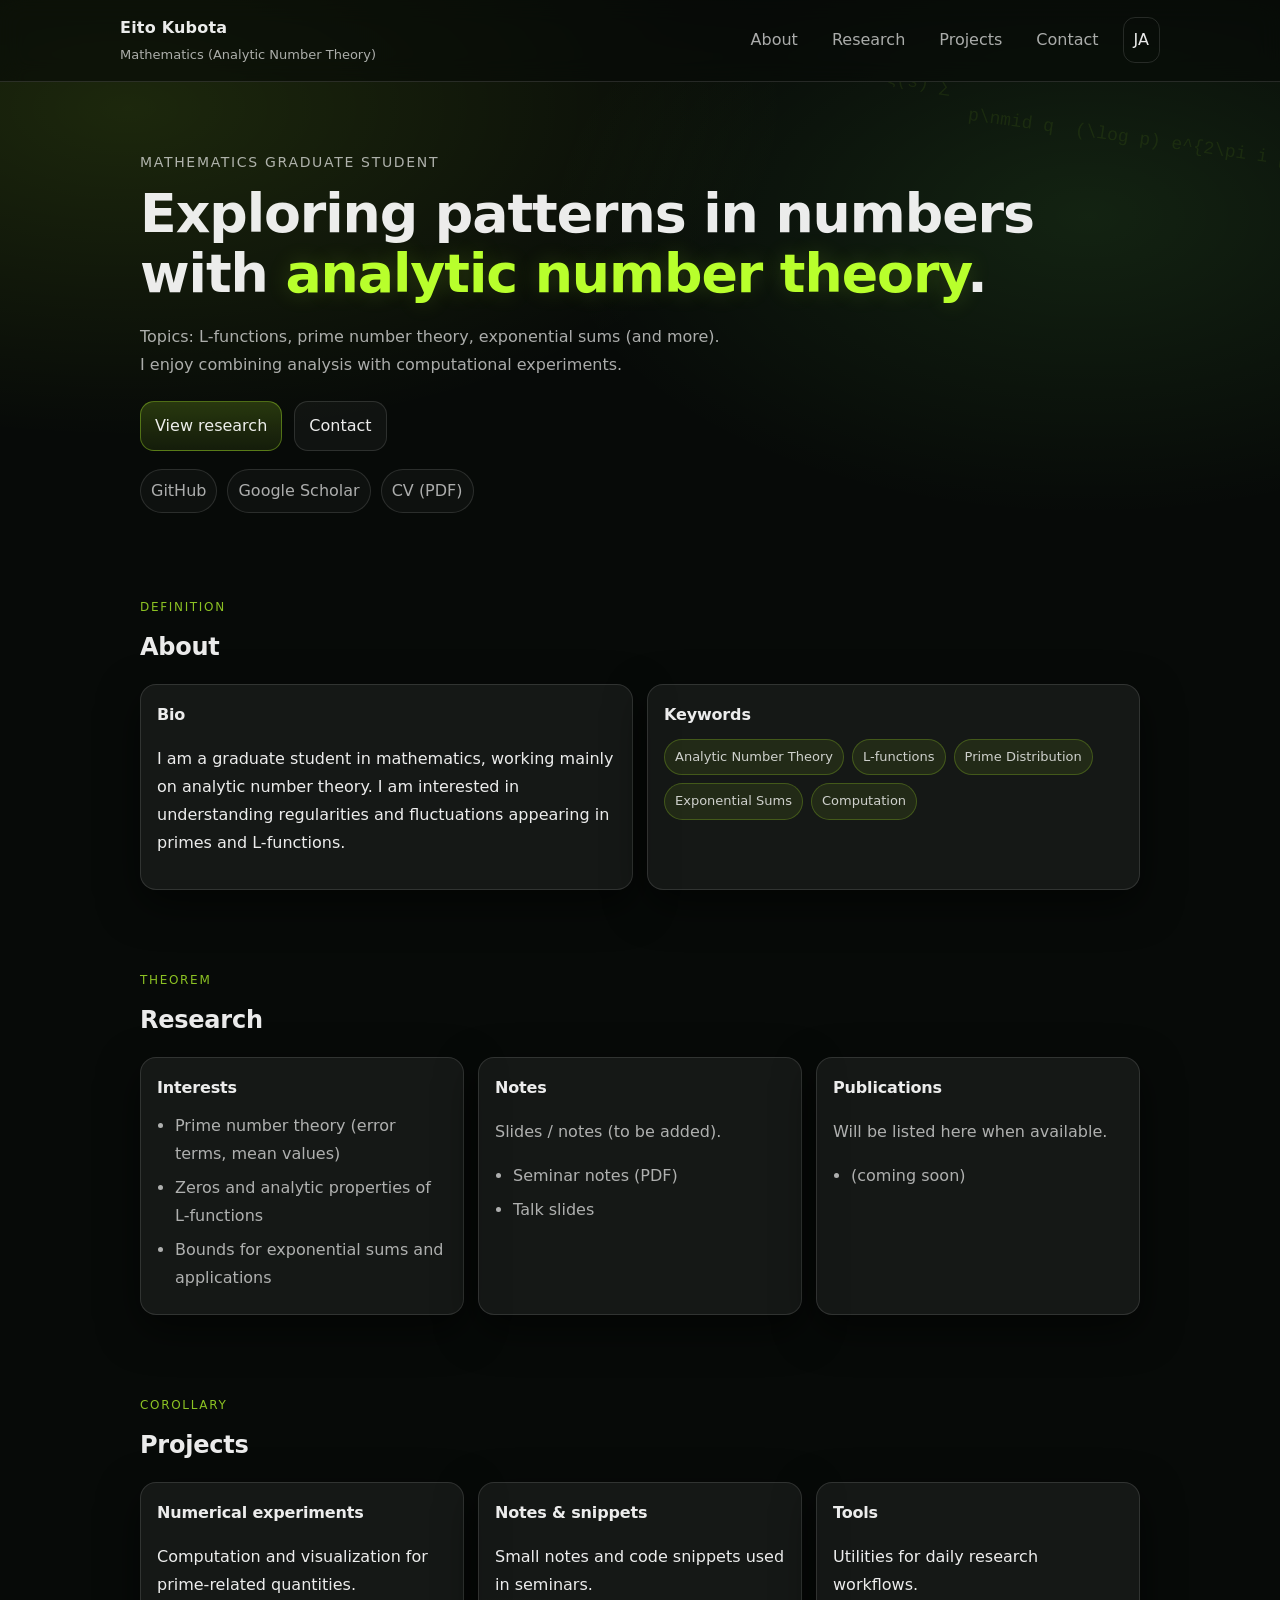
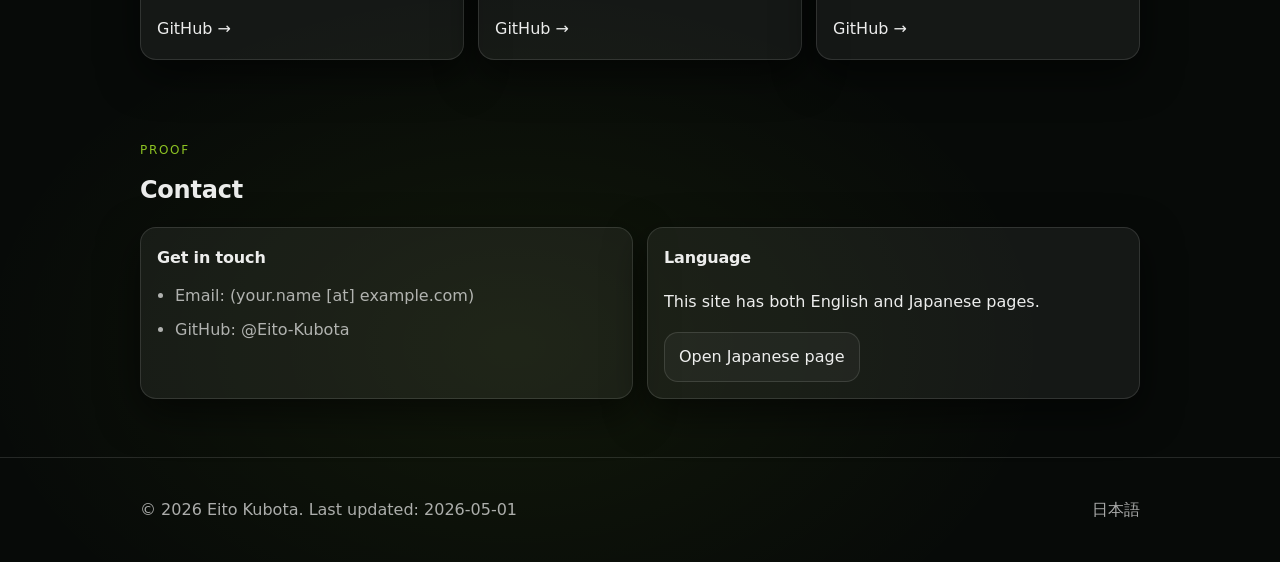
==== en/index.html @ e8707d1c "Redesign personal homepage (JA/EN) with lime-accent minimal theme and analytic number theory content" ====
<!doctype html>
<html lang="en">
<head>
  <meta charset="utf-8" />
  <meta name="viewport" content="width=device-width, initial-scale=1" />
  <title>Eito Kubota | Analytic Number Theory</title>
  <meta name="description" content="Personal website of a mathematics graduate student working in analytic number theory." />
  <link rel="canonical" href="../en/" />
  <link rel="alternate" hreflang="ja" href="../" />
  <link rel="stylesheet" href="../assets/styles.css" />
</head>
<body>
  <a class="skip-link" href="#main">Skip to content</a>

  <header class="site-header">
    <div class="container header-inner">
      <div class="brand">
        <a class="brand-link" href="../en/">Eito Kubota</a>
        <span class="brand-sub">Mathematics (Analytic Number Theory)</span>
      </div>
      <nav class="nav" aria-label="Primary">
        <a href="#about">About</a>
        <a href="#research">Research</a>
        <a href="#projects">Projects</a>
        <a href="#contact">Contact</a>
        <a class="lang-switch" href="../" lang="ja" aria-label="日本語ページへ">JA</a>
      </nav>
    </div>
  </header>

  <main id="main">
    <section class="hero">
      <div class="container">
        <p class="kicker">Mathematics Graduate Student</p>
        <h1 class="hero-title">Exploring patterns in numbers with
          <span class="accent">analytic number theory</span>.</h1>
        <p class="hero-lead">
          Topics: L-functions, prime number theory, exponential sums (and more).<br />
          I enjoy combining analysis with computational experiments.
        </p>
        <div class="hero-actions">
          <a class="btn btn-primary" href="#research">View research</a>
          <a class="btn btn-ghost" href="#contact">Contact</a>
        </div>
        <div class="hero-meta" aria-label="Quick links">
          <a class="pill" href="https://github.com/Eito-Kubota" target="_blank" rel="noreferrer">GitHub</a>
          <a class="pill" href="#" aria-disabled="true" title="Add later">Google Scholar</a>
          <a class="pill" href="#" aria-disabled="true" title="Add later">CV (PDF)</a>
        </div>
      </div>
      <div class="bg-math" aria-hidden="true">ζ(s) ∑
        p\nmid q  (\log p) e^{2\pi i p\alpha}
      </div>
    </section>

    <section id="about" class="section">
      <div class="container">
        <div class="section-head">
          <p class="label">Definition</p>
          <h2>About</h2>
        </div>
        <div class="grid-2">
          <div class="card">
            <h3>Bio</h3>
            <p>
              I am a graduate student in mathematics, working mainly on analytic number theory.
              I am interested in understanding regularities and fluctuations appearing in primes and L-functions.
            </p>
          </div>
          <div class="card">
            <h3>Keywords</h3>
            <ul class="tags" aria-label="Research keywords">
              <li>Analytic Number Theory</li>
              <li>L-functions</li>
              <li>Prime Distribution</li>
              <li>Exponential Sums</li>
              <li>Computation</li>
            </ul>
          </div>
        </div>
      </div>
    </section>

    <section id="research" class="section">
      <div class="container">
        <div class="section-head">
          <p class="label">Theorem</p>
          <h2>Research</h2>
        </div>

        <div class="grid-3">
          <article class="card">
            <h3>Interests</h3>
            <ul class="list">
              <li>Prime number theory (error terms, mean values)</li>
              <li>Zeros and analytic properties of L-functions</li>
              <li>Bounds for exponential sums and applications</li>
            </ul>
          </article>
          <article class="card">
            <h3>Notes</h3>
            <p class="muted">Slides / notes (to be added).</p>
            <ul class="list">
              <li><a href="#" aria-disabled="true">Seminar notes (PDF)</a></li>
              <li><a href="#" aria-disabled="true">Talk slides</a></li>
            </ul>
          </article>
          <article class="card">
            <h3>Publications</h3>
            <p class="muted">Will be listed here when available.</p>
            <ul class="list">
              <li><span class="muted">(coming soon)</span></li>
            </ul>
          </article>
        </div>
      </div>
    </section>

    <section id="projects" class="section">
      <div class="container">
        <div class="section-head">
          <p class="label">Corollary</p>
          <h2>Projects</h2>
        </div>

        <div class="grid-3">
          <article class="card project">
            <h3>Numerical experiments</h3>
            <p>Computation and visualization for prime-related quantities.</p>
            <p class="links"><a href="https://github.com/Eito-Kubota" target="_blank" rel="noreferrer">GitHub →</a></p>
          </article>
          <article class="card project">
            <h3>Notes & snippets</h3>
            <p>Small notes and code snippets used in seminars.</p>
            <p class="links"><a href="https://github.com/Eito-Kubota" target="_blank" rel="noreferrer">GitHub →</a></p>
          </article>
          <article class="card project">
            <h3>Tools</h3>
            <p>Utilities for daily research workflows.</p>
            <p class="links"><a href="https://github.com/Eito-Kubota" target="_blank" rel="noreferrer">GitHub →</a></p>
          </article>
        </div>
      </div>
    </section>

    <section id="contact" class="section">
      <div class="container">
        <div class="section-head">
          <p class="label">Proof</p>
          <h2>Contact</h2>
        </div>

        <div class="grid-2">
          <div class="card">
            <h3>Get in touch</h3>
            <ul class="list">
              <li>Email: <span class="muted">(your.name [at] example.com)</span></li>
              <li>GitHub: <a href="https://github.com/Eito-Kubota" target="_blank" rel="noreferrer">@Eito-Kubota</a></li>
            </ul>
          </div>
          <div class="card">
            <h3>Language</h3>
            <p>This site has both English and Japanese pages.</p>
            <div class="hero-actions">
              <a class="btn btn-ghost" href="../" lang="ja">Open Japanese page</a>
            </div>
          </div>
        </div>
      </div>
    </section>
  </main>

  <footer class="site-footer">
    <div class="container footer-inner">
      <p class="muted">© <span id="y"></span> Eito Kubota. Last updated: 2026-05-01</p>
      <p class="muted"><a href="../" lang="ja">日本語</a></p>
    </div>
  </footer>

  <script>
    document.getElementById('y').textContent = new Date().getFullYear();
  </script>
</body>
</html>
---- assets/styles.css ----
/* Minimal, modern, lime-accent theme */

:root {
  --bg: #070a08;
  --panel: rgba(255, 255, 255, 0.06);
  --text: rgba(255, 255, 255, 0.92);
  --muted: rgba(255, 255, 255, 0.66);
  --border: rgba(255, 255, 255, 0.12);

  /* yellow-green accent */
  --accent: #b8ff2c;   /* neon-ish yellow-green */
  --accent-2: #7CFF66; /* secondary green */

  --shadow: 0 14px 40px rgba(0, 0, 0, 0.55);

  --radius: 16px;
  --radius-sm: 12px;

  --max: 1040px;
}

* { box-sizing: border-box; }
html { scroll-behavior: smooth; }

body {
  margin: 0;
  background:
    radial-gradient(1200px 600px at 10% 5%, rgba(184, 255, 44, 0.12), transparent 55%),
    radial-gradient(900px 500px at 85% 10%, rgba(124, 255, 102, 0.10), transparent 60%),
    radial-gradient(900px 600px at 40% 90%, rgba(184, 255, 44, 0.06), transparent 60%),
    var(--bg);
  color: var(--text);
  font-family: ui-sans-serif, system-ui, -apple-system, "Segoe UI", Roboto, "Noto Sans", "Helvetica Neue", Arial, "Apple Color Emoji", "Segoe UI Emoji";
  line-height: 1.75;
}

a { color: inherit; text-decoration: none; }
a:hover { text-decoration: underline; text-decoration-color: rgba(184,255,44,0.55); }

.container {
  max-width: var(--max);
  margin: 0 auto;
  padding: 0 20px;
}

.skip-link {
  position: absolute;
  left: -9999px;
  top: 12px;
  background: #fff;
  color: #000;
  padding: 10px 12px;
  border-radius: 10px;
  z-index: 999;
}
.skip-link:focus { left: 12px; }

.site-header {
  position: sticky;
  top: 0;
  z-index: 10;
  backdrop-filter: blur(12px);
  -webkit-backdrop-filter: blur(12px);
  background: rgba(7, 10, 8, 0.62);
  border-bottom: 1px solid var(--border);
}

.header-inner {
  display: flex;
  align-items: center;
  justify-content: space-between;
  gap: 18px;
  padding: 14px 0;
}

.brand { display: flex; flex-direction: column; gap: 2px; }
.brand-link {
  font-weight: 650;
  letter-spacing: 0.2px;
}
.brand-sub { color: var(--muted); font-size: 13px; }

.nav {
  display: flex;
  gap: 14px;
  align-items: center;
  flex-wrap: wrap;
  justify-content: flex-end;
}
.nav a {
  color: var(--muted);
  padding: 8px 10px;
  border-radius: 12px;
}
.nav a:hover {
  color: var(--text);
  background: rgba(255,255,255,0.06);
  text-decoration: none;
}

.lang-switch {
  border: 1px solid var(--border);
  color: var(--text) !important;
}

.hero {
  position: relative;
  padding: 68px 0 44px;
  overflow: hidden;
}

.kicker {
  margin: 0 0 10px;
  color: var(--muted);
  font-size: 14px;
  letter-spacing: 0.12em;
  text-transform: uppercase;
}

.hero-title {
  margin: 0;
  font-size: clamp(32px, 4.2vw, 54px);
  line-height: 1.12;
  letter-spacing: -0.02em;
}

.accent {
  color: var(--accent);
  text-shadow: 0 0 22px rgba(184, 255, 44, 0.18);
}

.hero-lead {
  margin: 18px 0 22px;
  color: var(--muted);
  max-width: 70ch;
}

.hero-actions {
  display: flex;
  gap: 12px;
  flex-wrap: wrap;
  align-items: center;
}

.btn {
  display: inline-flex;
  align-items: center;
  justify-content: center;
  gap: 10px;
  padding: 10px 14px;
  border-radius: 14px;
  border: 1px solid var(--border);
  background: rgba(255,255,255,0.05);
  color: var(--text);
  box-shadow: none;
}
.btn:hover {
  text-decoration: none;
  background: rgba(255,255,255,0.08);
}

.btn-primary {
  border-color: rgba(184,255,44,0.35);
  background: linear-gradient(180deg, rgba(184,255,44,0.18), rgba(184,255,44,0.08));
}

.btn-ghost {
  background: rgba(255,255,255,0.04);
}

.hero-meta {
  margin-top: 18px;
  display: flex;
  flex-wrap: wrap;
  gap: 10px;
}

.pill {
  border: 1px solid var(--border);
  color: var(--muted);
  padding: 7px 10px;
  border-radius: 999px;
  background: rgba(255,255,255,0.03);
}
.pill:hover {
  color: var(--text);
  text-decoration: none;
  border-color: rgba(184,255,44,0.28);
}

.bg-math {
  position: absolute;
  right: -120px;
  top: 20px;
  width: 520px;
  transform: rotate(8deg);
  color: rgba(184, 255, 44, 0.08);
  font-family: ui-monospace, SFMono-Regular, Menlo, Monaco, Consolas, "Liberation Mono", "Courier New", monospace;
  font-size: 18px;
  line-height: 1.4;
  white-space: pre-wrap;
  user-select: none;
}

.section {
  padding: 40px 0;
}

.section-head {
  display: flex;
  flex-direction: column;
  gap: 8px;
  margin-bottom: 16px;
}

.label {
  margin: 0;
  font-size: 12px;
  letter-spacing: 0.14em;
  text-transform: uppercase;
  color: rgba(184,255,44,0.75);
}

.section h2 {
  margin: 0;
  font-size: 24px;
  letter-spacing: -0.01em;
}

.grid-2 {
  display: grid;
  grid-template-columns: 1fr 1fr;
  gap: 14px;
}

.grid-3 {
  display: grid;
  grid-template-columns: repeat(3, 1fr);
  gap: 14px;
}

.card {
  border: 1px solid var(--border);
  background: var(--panel);
  border-radius: var(--radius);
  padding: 16px 16px;
  box-shadow: var(--shadow);
}

.card h3 {
  margin: 0 0 10px;
  font-size: 16px;
  letter-spacing: -0.01em;
}

.muted { color: var(--muted); }

.list {
  margin: 0;
  padding-left: 18px;
  color: var(--muted);
}
.list li { margin: 6px 0; }

.tags {
  list-style: none;
  margin: 0;
  padding: 0;
  display: flex;
  flex-wrap: wrap;
  gap: 8px;
}

.tags li {
  font-size: 13px;
  color: rgba(255,255,255,0.78);
  border: 1px solid rgba(184,255,44,0.22);
  background: rgba(184,255,44,0.08);
  padding: 6px 10px;
  border-radius: 999px;
}

.links { margin: 10px 0 0; }

.site-footer {
  border-top: 1px solid var(--border);
  margin-top: 18px;
  padding: 22px 0;
}

.footer-inner {
  display: flex;
  gap: 10px;
  align-items: center;
  justify-content: space-between;
  flex-wrap: wrap;
}

/* Responsive */
@media (max-width: 920px) {
  .grid-3 { grid-template-columns: 1fr; }
  .bg-math { display: none; }
}

@media (max-width: 760px) {
  .grid-2 { grid-template-columns: 1fr; }
  .nav { gap: 6px; }
}
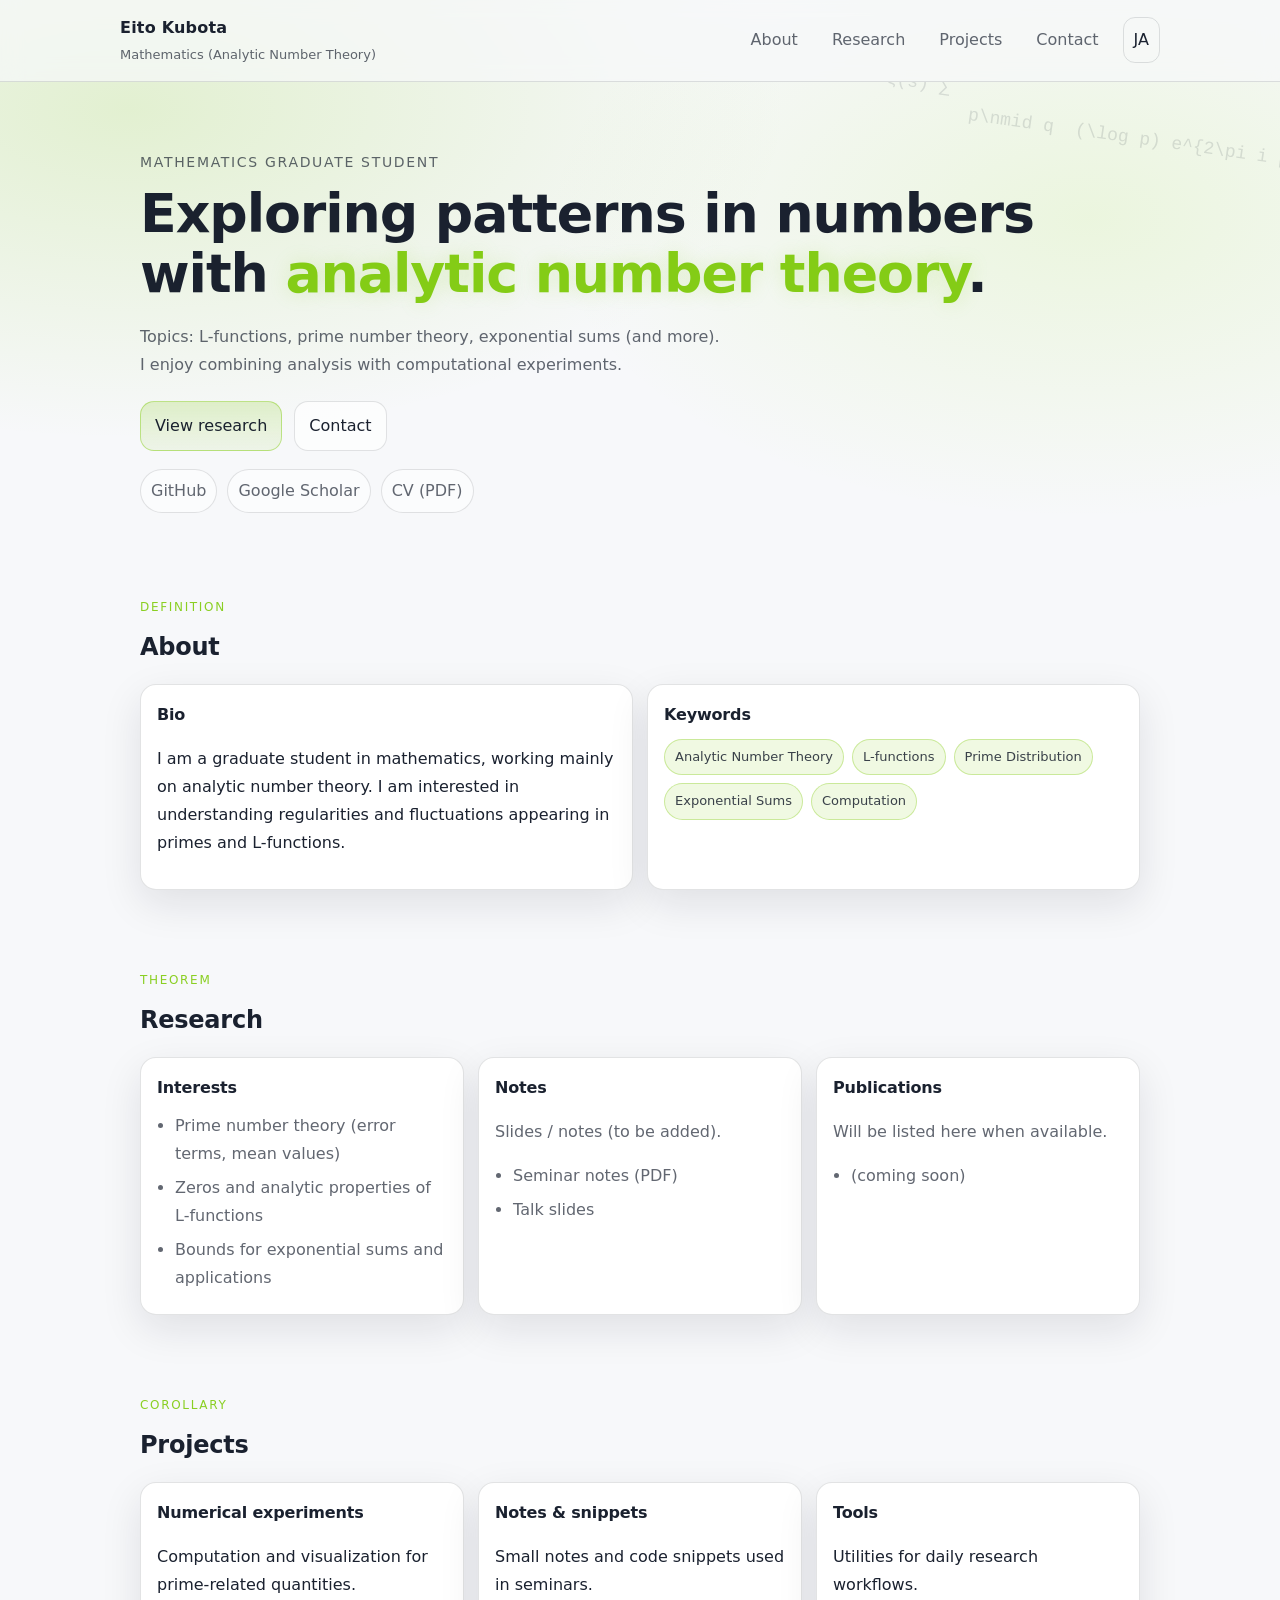
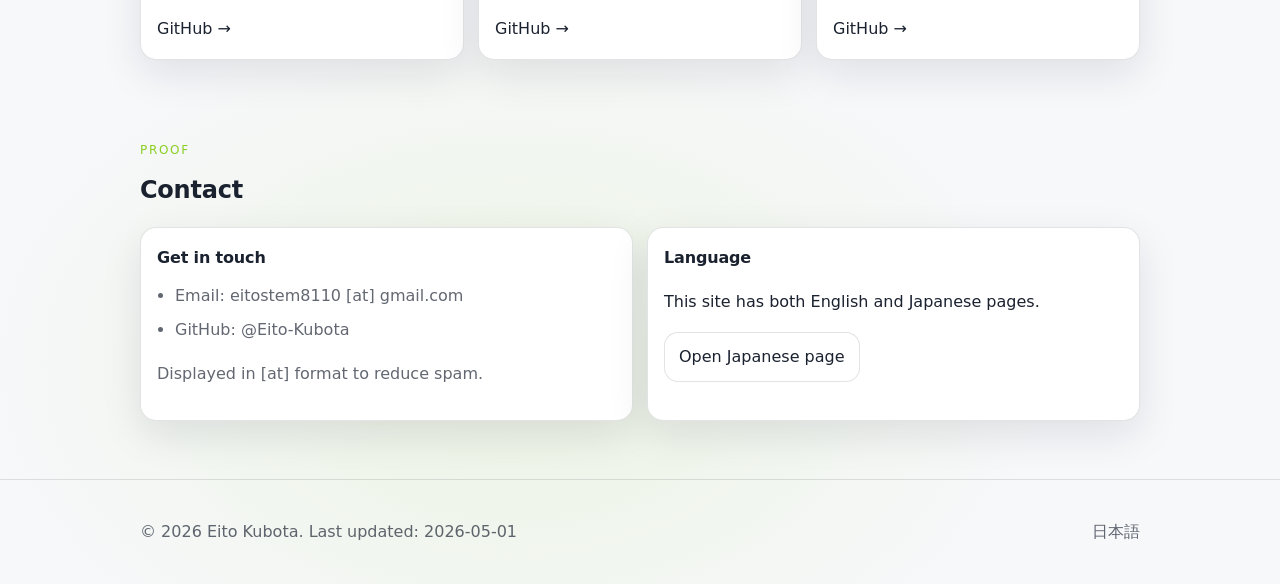
==== commit 240897f0: "Switch to light theme and update email display to [at] format." ====
--- a/en/index.html
+++ b/en/index.html
@@ -154,9 +154,10 @@
           <div class="card">
             <h3>Get in touch</h3>
             <ul class="list">
-              <li>Email: <span class="muted">(your.name [at] example.com)</span></li>
+              <li>Email: <span class="muted">eitostem8110 [at] gmail.com</span></li>
               <li>GitHub: <a href="https://github.com/Eito-Kubota" target="_blank" rel="noreferrer">@Eito-Kubota</a></li>
             </ul>
+            <p class="muted">Displayed in [at] format to reduce spam.</p>
           </div>
           <div class="card">
             <h3>Language</h3>
--- a/assets/styles.css
+++ b/assets/styles.css
@@ -1,17 +1,17 @@
-/* Minimal, modern, lime-accent theme */
+/* Minimal, modern, lime-accent theme (light) */
 
 :root {
-  --bg: #070a08;
-  --panel: rgba(255, 255, 255, 0.06);
-  --text: rgba(255, 255, 255, 0.92);
-  --muted: rgba(255, 255, 255, 0.66);
-  --border: rgba(255, 255, 255, 0.12);
-
-  /* yellow-green accent */
-  --accent: #b8ff2c;   /* neon-ish yellow-green */
-  --accent-2: #7CFF66; /* secondary green */
-
-  --shadow: 0 14px 40px rgba(0, 0, 0, 0.55);
+  --bg: #f7f8fa;
+  --panel: #ffffff;
+  --text: rgba(17, 24, 39, 0.96);   /* gray-900 */
+  --muted: rgba(17, 24, 39, 0.66);
+  --border: rgba(17, 24, 39, 0.12);
+
+  /* yellow-green accent (calm lime) */
+  --accent: #84cc16;
+  --accent-2: #a3e635;
+
+  --shadow: 0 14px 40px rgba(17, 24, 39, 0.10);
 
   --radius: 16px;
   --radius-sm: 12px;
@@ -25,9 +25,9 @@
 body {
   margin: 0;
   background:
-    radial-gradient(1200px 600px at 10% 5%, rgba(184, 255, 44, 0.12), transparent 55%),
-    radial-gradient(900px 500px at 85% 10%, rgba(124, 255, 102, 0.10), transparent 60%),
-    radial-gradient(900px 600px at 40% 90%, rgba(184, 255, 44, 0.06), transparent 60%),
+    radial-gradient(1200px 600px at 10% 5%, rgba(132, 204, 22, 0.18), transparent 55%),
+    radial-gradient(900px 500px at 85% 10%, rgba(163, 230, 53, 0.14), transparent 60%),
+    radial-gradient(900px 600px at 40% 90%, rgba(132, 204, 22, 0.10), transparent 60%),
     var(--bg);
   color: var(--text);
   font-family: ui-sans-serif, system-ui, -apple-system, "Segoe UI", Roboto, "Noto Sans", "Helvetica Neue", Arial, "Apple Color Emoji", "Segoe UI Emoji";
@@ -35,7 +35,7 @@
 }
 
 a { color: inherit; text-decoration: none; }
-a:hover { text-decoration: underline; text-decoration-color: rgba(184,255,44,0.55); }
+a:hover { text-decoration: underline; text-decoration-color: rgba(132,204,22,0.55); }
 
 .container {
   max-width: var(--max);
@@ -47,8 +47,8 @@
   position: absolute;
   left: -9999px;
   top: 12px;
-  background: #fff;
-  color: #000;
+  background: #111827;
+  color: #fff;
   padding: 10px 12px;
   border-radius: 10px;
   z-index: 999;
@@ -59,9 +59,9 @@
   position: sticky;
   top: 0;
   z-index: 10;
-  backdrop-filter: blur(12px);
-  -webkit-backdrop-filter: blur(12px);
-  background: rgba(7, 10, 8, 0.62);
+  backdrop-filter: blur(10px);
+  -webkit-backdrop-filter: blur(10px);
+  background: rgba(247, 248, 250, 0.72);
   border-bottom: 1px solid var(--border);
 }
 
@@ -94,7 +94,7 @@
 }
 .nav a:hover {
   color: var(--text);
-  background: rgba(255,255,255,0.06);
+  background: rgba(17,24,39,0.05);
   text-decoration: none;
 }
 
@@ -126,7 +126,7 @@
 
 .accent {
   color: var(--accent);
-  text-shadow: 0 0 22px rgba(184, 255, 44, 0.18);
+  text-shadow: 0 0 20px rgba(132, 204, 22, 0.18);
 }
 
 .hero-lead {
@@ -150,22 +150,22 @@
   padding: 10px 14px;
   border-radius: 14px;
   border: 1px solid var(--border);
-  background: rgba(255,255,255,0.05);
+  background: rgba(255,255,255,0.7);
   color: var(--text);
   box-shadow: none;
 }
 .btn:hover {
   text-decoration: none;
-  background: rgba(255,255,255,0.08);
+  background: rgba(255,255,255,0.95);
 }
 
 .btn-primary {
-  border-color: rgba(184,255,44,0.35);
-  background: linear-gradient(180deg, rgba(184,255,44,0.18), rgba(184,255,44,0.08));
+  border-color: rgba(132,204,22,0.45);
+  background: linear-gradient(180deg, rgba(132,204,22,0.20), rgba(132,204,22,0.08));
 }
 
 .btn-ghost {
-  background: rgba(255,255,255,0.04);
+  background: rgba(255,255,255,0.65);
 }
 
 .hero-meta {
@@ -180,12 +180,12 @@
   color: var(--muted);
   padding: 7px 10px;
   border-radius: 999px;
-  background: rgba(255,255,255,0.03);
+  background: rgba(255,255,255,0.55);
 }
 .pill:hover {
   color: var(--text);
   text-decoration: none;
-  border-color: rgba(184,255,44,0.28);
+  border-color: rgba(132,204,22,0.40);
 }
 
 .bg-math {
@@ -194,7 +194,7 @@
   top: 20px;
   width: 520px;
   transform: rotate(8deg);
-  color: rgba(184, 255, 44, 0.08);
+  color: rgba(17, 24, 39, 0.12);
   font-family: ui-monospace, SFMono-Regular, Menlo, Monaco, Consolas, "Liberation Mono", "Courier New", monospace;
   font-size: 18px;
   line-height: 1.4;
@@ -218,7 +218,7 @@
   font-size: 12px;
   letter-spacing: 0.14em;
   text-transform: uppercase;
-  color: rgba(184,255,44,0.75);
+  color: rgba(132,204,22,0.95);
 }
 
 .section h2 {
@@ -273,9 +273,9 @@
 
 .tags li {
   font-size: 13px;
-  color: rgba(255,255,255,0.78);
-  border: 1px solid rgba(184,255,44,0.22);
-  background: rgba(184,255,44,0.08);
+  color: rgba(17,24,39,0.82);
+  border: 1px solid rgba(132,204,22,0.35);
+  background: rgba(132,204,22,0.12);
   padding: 6px 10px;
   border-radius: 999px;
 }
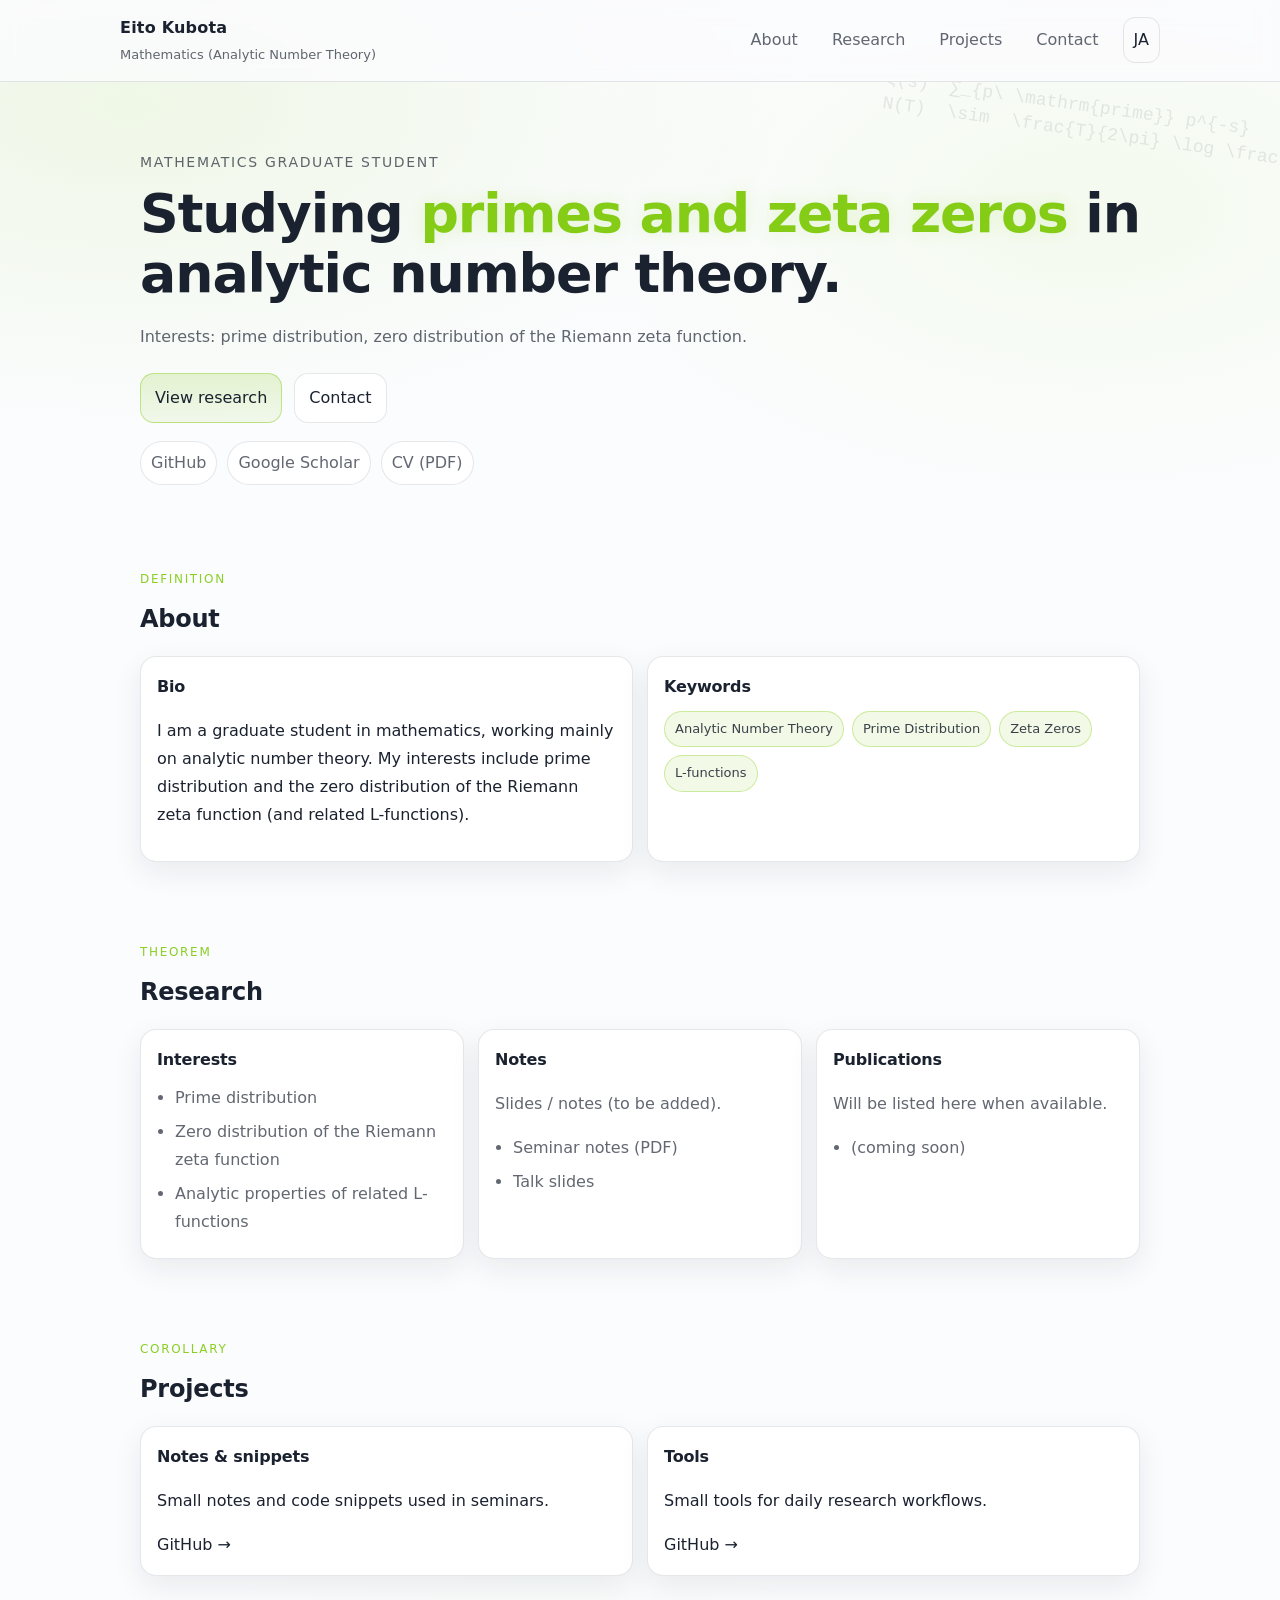
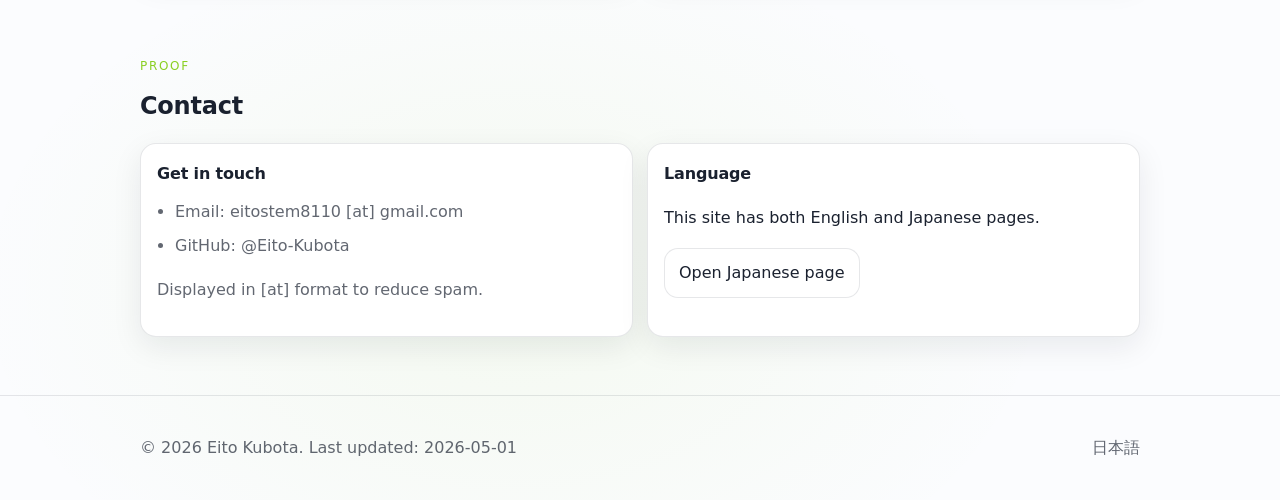
==== commit 6decc6f5: "Update interests (primes, zeta zeros), remove numerical analysis references, and make theme lighter." ====
--- a/en/index.html
+++ b/en/index.html
@@ -32,11 +32,11 @@
     <section class="hero">
       <div class="container">
         <p class="kicker">Mathematics Graduate Student</p>
-        <h1 class="hero-title">Exploring patterns in numbers with
-          <span class="accent">analytic number theory</span>.</h1>
+        <h1 class="hero-title">Studying
+          <span class="accent">primes and zeta zeros</span>
+          in analytic number theory.</h1>
         <p class="hero-lead">
-          Topics: L-functions, prime number theory, exponential sums (and more).<br />
-          I enjoy combining analysis with computational experiments.
+          Interests: prime distribution, zero distribution of the Riemann zeta function.
         </p>
         <div class="hero-actions">
           <a class="btn btn-primary" href="#research">View research</a>
@@ -48,8 +48,8 @@
           <a class="pill" href="#" aria-disabled="true" title="Add later">CV (PDF)</a>
         </div>
       </div>
-      <div class="bg-math" aria-hidden="true">ζ(s) ∑
-        p\nmid q  (\log p) e^{2\pi i p\alpha}
+      <div class="bg-math" aria-hidden="true">ζ(s)  ∑_{p\ \mathrm{prime}} p^{-s}
+N(T)  \sim  \frac{T}{2\pi} \log \frac{T}{2\pi}
       </div>
     </section>
 
@@ -64,17 +64,16 @@
             <h3>Bio</h3>
             <p>
               I am a graduate student in mathematics, working mainly on analytic number theory.
-              I am interested in understanding regularities and fluctuations appearing in primes and L-functions.
+              My interests include prime distribution and the zero distribution of the Riemann zeta function (and related L-functions).
             </p>
           </div>
           <div class="card">
             <h3>Keywords</h3>
             <ul class="tags" aria-label="Research keywords">
               <li>Analytic Number Theory</li>
+              <li>Prime Distribution</li>
+              <li>Zeta Zeros</li>
               <li>L-functions</li>
-              <li>Prime Distribution</li>
-              <li>Exponential Sums</li>
-              <li>Computation</li>
             </ul>
           </div>
         </div>
@@ -92,9 +91,9 @@
           <article class="card">
             <h3>Interests</h3>
             <ul class="list">
-              <li>Prime number theory (error terms, mean values)</li>
-              <li>Zeros and analytic properties of L-functions</li>
-              <li>Bounds for exponential sums and applications</li>
+              <li>Prime distribution</li>
+              <li>Zero distribution of the Riemann zeta function</li>
+              <li>Analytic properties of related L-functions</li>
             </ul>
           </article>
           <article class="card">
@@ -123,12 +122,7 @@
           <h2>Projects</h2>
         </div>
 
-        <div class="grid-3">
-          <article class="card project">
-            <h3>Numerical experiments</h3>
-            <p>Computation and visualization for prime-related quantities.</p>
-            <p class="links"><a href="https://github.com/Eito-Kubota" target="_blank" rel="noreferrer">GitHub →</a></p>
-          </article>
+        <div class="grid-2">
           <article class="card project">
             <h3>Notes & snippets</h3>
             <p>Small notes and code snippets used in seminars.</p>
@@ -136,7 +130,7 @@
           </article>
           <article class="card project">
             <h3>Tools</h3>
-            <p>Utilities for daily research workflows.</p>
+            <p>Small tools for daily research workflows.</p>
             <p class="links"><a href="https://github.com/Eito-Kubota" target="_blank" rel="noreferrer">GitHub →</a></p>
           </article>
         </div>
--- a/assets/styles.css
+++ b/assets/styles.css
@@ -1,17 +1,17 @@
-/* Minimal, modern, lime-accent theme (light) */
+/* Minimal, modern, lime-accent theme (very light) */
 
 :root {
-  --bg: #f7f8fa;
+  --bg: #fbfcfe;
   --panel: #ffffff;
   --text: rgba(17, 24, 39, 0.96);   /* gray-900 */
   --muted: rgba(17, 24, 39, 0.66);
-  --border: rgba(17, 24, 39, 0.12);
+  --border: rgba(17, 24, 39, 0.10);
 
   /* yellow-green accent (calm lime) */
   --accent: #84cc16;
   --accent-2: #a3e635;
 
-  --shadow: 0 14px 40px rgba(17, 24, 39, 0.10);
+  --shadow: 0 10px 30px rgba(17, 24, 39, 0.08);
 
   --radius: 16px;
   --radius-sm: 12px;
@@ -25,9 +25,9 @@
 body {
   margin: 0;
   background:
-    radial-gradient(1200px 600px at 10% 5%, rgba(132, 204, 22, 0.18), transparent 55%),
-    radial-gradient(900px 500px at 85% 10%, rgba(163, 230, 53, 0.14), transparent 60%),
-    radial-gradient(900px 600px at 40% 90%, rgba(132, 204, 22, 0.10), transparent 60%),
+    radial-gradient(1200px 600px at 10% 5%, rgba(132, 204, 22, 0.10), transparent 55%),
+    radial-gradient(900px 500px at 85% 10%, rgba(163, 230, 53, 0.08), transparent 60%),
+    radial-gradient(900px 600px at 40% 90%, rgba(132, 204, 22, 0.06), transparent 60%),
     var(--bg);
   color: var(--text);
   font-family: ui-sans-serif, system-ui, -apple-system, "Segoe UI", Roboto, "Noto Sans", "Helvetica Neue", Arial, "Apple Color Emoji", "Segoe UI Emoji";
@@ -61,7 +61,7 @@
   z-index: 10;
   backdrop-filter: blur(10px);
   -webkit-backdrop-filter: blur(10px);
-  background: rgba(247, 248, 250, 0.72);
+  background: rgba(251, 252, 254, 0.78);
   border-bottom: 1px solid var(--border);
 }
 
@@ -126,7 +126,7 @@
 
 .accent {
   color: var(--accent);
-  text-shadow: 0 0 20px rgba(132, 204, 22, 0.18);
+  text-shadow: 0 0 18px rgba(132, 204, 22, 0.16);
 }
 
 .hero-lead {
@@ -150,22 +150,22 @@
   padding: 10px 14px;
   border-radius: 14px;
   border: 1px solid var(--border);
-  background: rgba(255,255,255,0.7);
+  background: rgba(255,255,255,0.9);
   color: var(--text);
   box-shadow: none;
 }
 .btn:hover {
   text-decoration: none;
-  background: rgba(255,255,255,0.95);
+  background: #ffffff;
 }
 
 .btn-primary {
   border-color: rgba(132,204,22,0.45);
-  background: linear-gradient(180deg, rgba(132,204,22,0.20), rgba(132,204,22,0.08));
+  background: linear-gradient(180deg, rgba(132,204,22,0.18), rgba(132,204,22,0.08));
 }
 
 .btn-ghost {
-  background: rgba(255,255,255,0.65);
+  background: rgba(255,255,255,0.85);
 }
 
 .hero-meta {
@@ -180,7 +180,7 @@
   color: var(--muted);
   padding: 7px 10px;
   border-radius: 999px;
-  background: rgba(255,255,255,0.55);
+  background: rgba(255,255,255,0.85);
 }
 .pill:hover {
   color: var(--text);
@@ -194,7 +194,7 @@
   top: 20px;
   width: 520px;
   transform: rotate(8deg);
-  color: rgba(17, 24, 39, 0.12);
+  color: rgba(17, 24, 39, 0.09);
   font-family: ui-monospace, SFMono-Regular, Menlo, Monaco, Consolas, "Liberation Mono", "Courier New", monospace;
   font-size: 18px;
   line-height: 1.4;
@@ -275,7 +275,7 @@
   font-size: 13px;
   color: rgba(17,24,39,0.82);
   border: 1px solid rgba(132,204,22,0.35);
-  background: rgba(132,204,22,0.12);
+  background: rgba(132,204,22,0.10);
   padding: 6px 10px;
   border-radius: 999px;
 }
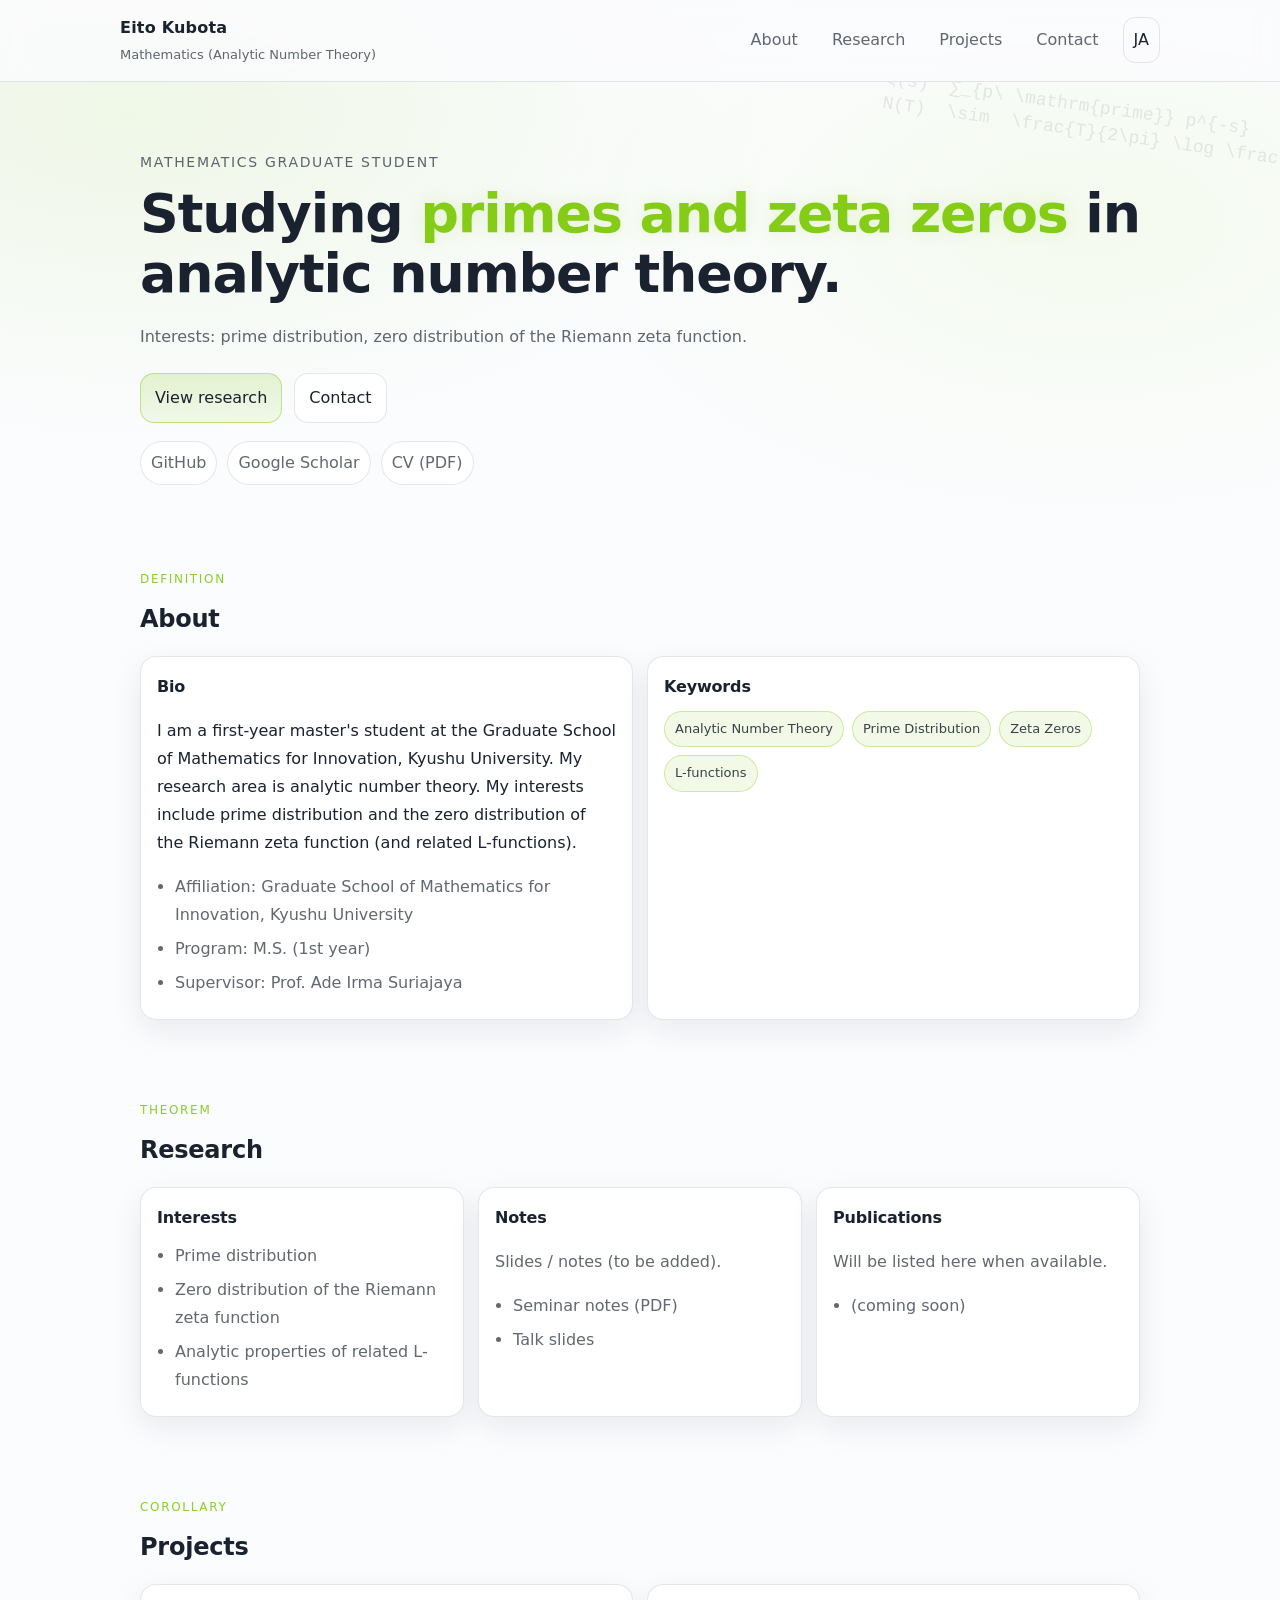
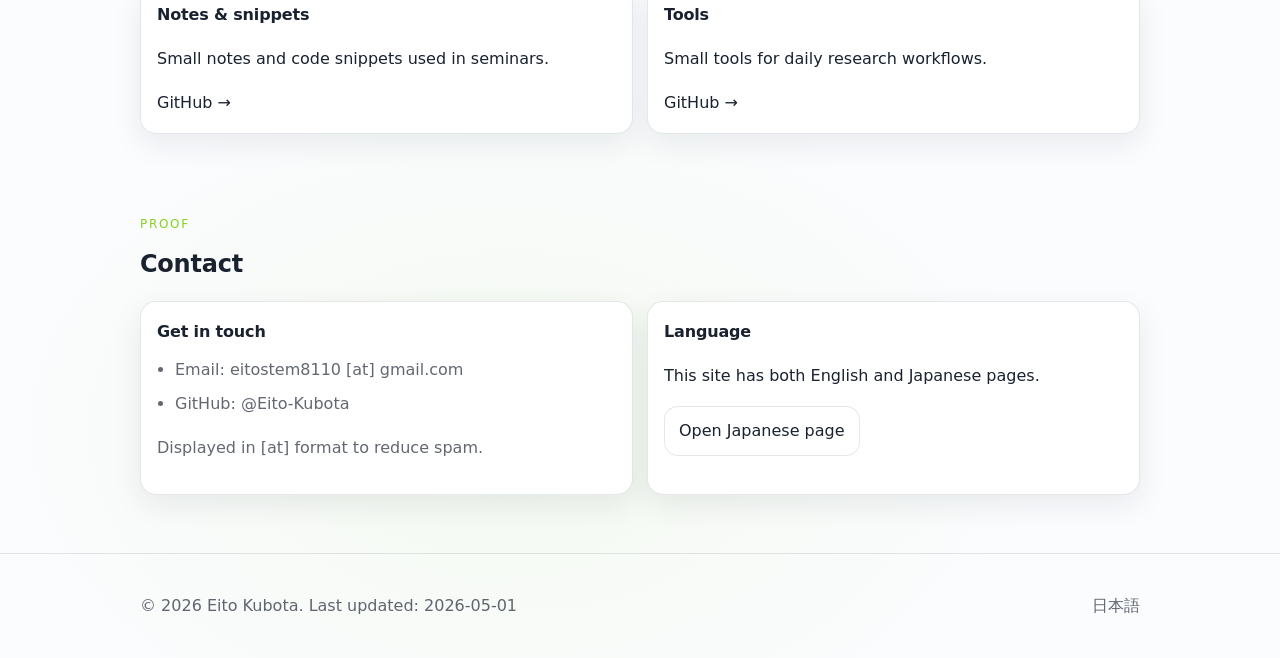
==== commit a43cb0cc: "Add affiliation, year, and supervisor (JA/EN) to About section." ====
--- a/en/index.html
+++ b/en/index.html
@@ -63,9 +63,15 @@
           <div class="card">
             <h3>Bio</h3>
             <p>
-              I am a graduate student in mathematics, working mainly on analytic number theory.
+              I am a first-year master's student at the Graduate School of Mathematics for Innovation, Kyushu University.
+              My research area is analytic number theory.
               My interests include prime distribution and the zero distribution of the Riemann zeta function (and related L-functions).
             </p>
+            <ul class="list">
+              <li>Affiliation: Graduate School of Mathematics for Innovation, Kyushu University</li>
+              <li>Program: M.S. (1st year)</li>
+              <li>Supervisor: Prof. Ade Irma Suriajaya</li>
+            </ul>
           </div>
           <div class="card">
             <h3>Keywords</h3>
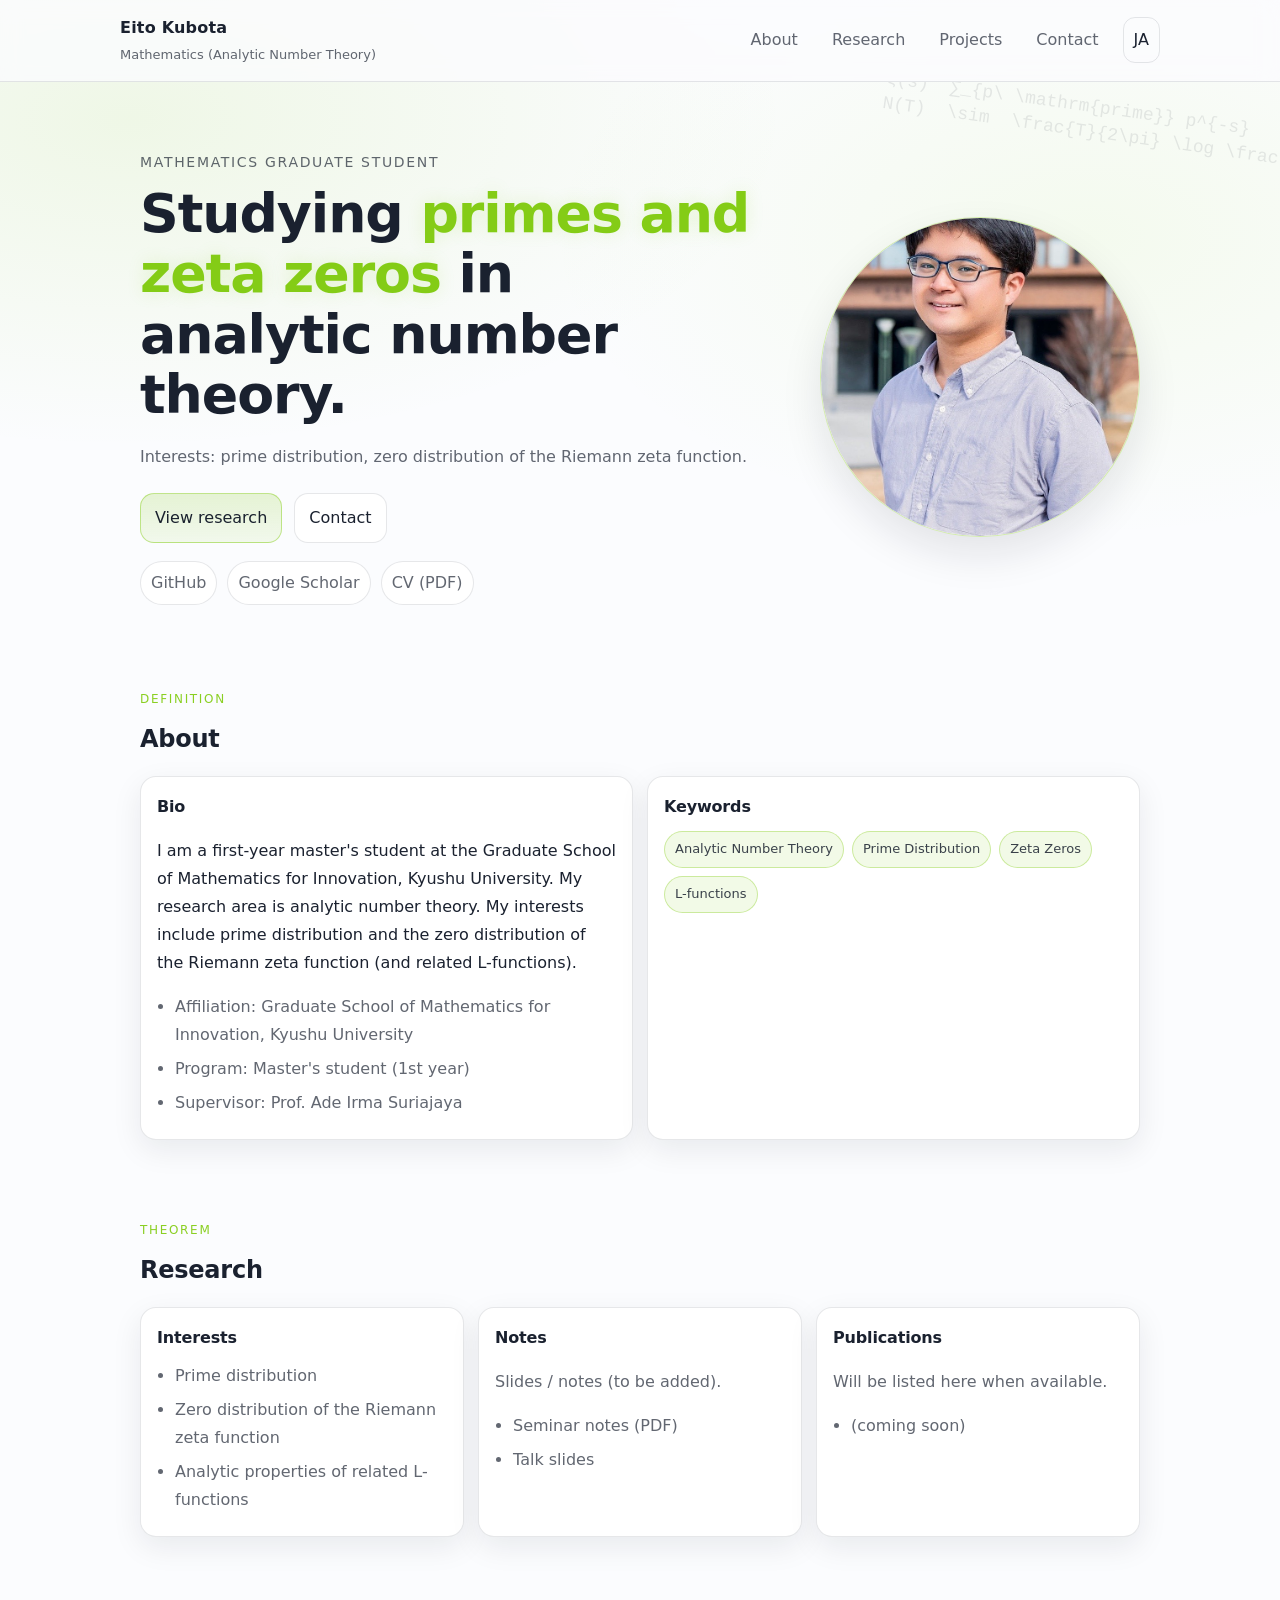
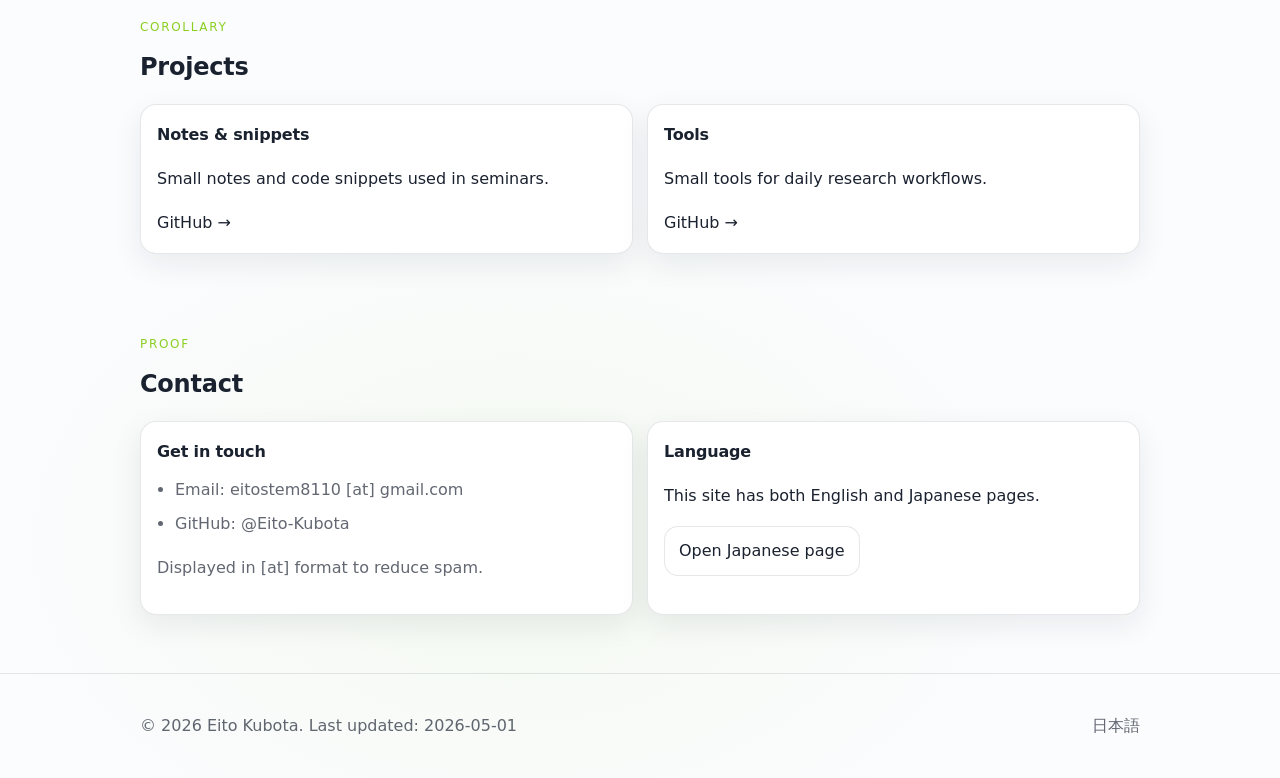
==== commit fb8203f4: "Add profile photo to hero section (JA/EN) and style avatar." ====
--- a/en/index.html
+++ b/en/index.html
@@ -30,24 +30,31 @@
 
   <main id="main">
     <section class="hero">
-      <div class="container">
-        <p class="kicker">Mathematics Graduate Student</p>
-        <h1 class="hero-title">Studying
-          <span class="accent">primes and zeta zeros</span>
-          in analytic number theory.</h1>
-        <p class="hero-lead">
-          Interests: prime distribution, zero distribution of the Riemann zeta function.
-        </p>
-        <div class="hero-actions">
-          <a class="btn btn-primary" href="#research">View research</a>
-          <a class="btn btn-ghost" href="#contact">Contact</a>
+      <div class="container hero-grid">
+        <div class="hero-copy">
+          <p class="kicker">Mathematics Graduate Student</p>
+          <h1 class="hero-title">Studying
+            <span class="accent">primes and zeta zeros</span>
+            in analytic number theory.</h1>
+          <p class="hero-lead">
+            Interests: prime distribution, zero distribution of the Riemann zeta function.
+          </p>
+          <div class="hero-actions">
+            <a class="btn btn-primary" href="#research">View research</a>
+            <a class="btn btn-ghost" href="#contact">Contact</a>
+          </div>
+          <div class="hero-meta" aria-label="Quick links">
+            <a class="pill" href="https://github.com/Eito-Kubota" target="_blank" rel="noreferrer">GitHub</a>
+            <a class="pill" href="#" aria-disabled="true" title="Add later">Google Scholar</a>
+            <a class="pill" href="#" aria-disabled="true" title="Add later">CV (PDF)</a>
+          </div>
         </div>
-        <div class="hero-meta" aria-label="Quick links">
-          <a class="pill" href="https://github.com/Eito-Kubota" target="_blank" rel="noreferrer">GitHub</a>
-          <a class="pill" href="#" aria-disabled="true" title="Add later">Google Scholar</a>
-          <a class="pill" href="#" aria-disabled="true" title="Add later">CV (PDF)</a>
+
+        <div class="hero-photo">
+          <img class="avatar" src="../assets/profile.jpg" alt="Portrait of Eito Kubota" loading="lazy" decoding="async" />
         </div>
       </div>
+
       <div class="bg-math" aria-hidden="true">ζ(s)  ∑_{p\ \mathrm{prime}} p^{-s}
 N(T)  \sim  \frac{T}{2\pi} \log \frac{T}{2\pi}
       </div>
@@ -69,7 +76,7 @@
             </p>
             <ul class="list">
               <li>Affiliation: Graduate School of Mathematics for Innovation, Kyushu University</li>
-              <li>Program: M.S. (1st year)</li>
+              <li>Program: Master's student (1st year)</li>
               <li>Supervisor: Prof. Ade Irma Suriajaya</li>
             </ul>
           </div>
--- a/assets/styles.css
+++ b/assets/styles.css
@@ -107,6 +107,30 @@
   position: relative;
   padding: 68px 0 44px;
   overflow: hidden;
+}
+
+.hero-grid {
+  display: grid;
+  grid-template-columns: 1.25fr 0.75fr;
+  gap: 18px;
+  align-items: center;
+}
+
+.hero-copy { min-width: 0; }
+
+.hero-photo {
+  display: flex;
+  justify-content: flex-end;
+}
+
+.avatar {
+  width: min(320px, 70vw);
+  aspect-ratio: 1 / 1;
+  border-radius: 999px;
+  object-fit: cover;
+  border: 1px solid rgba(132, 204, 22, 0.35);
+  box-shadow: 0 18px 40px rgba(17, 24, 39, 0.10);
+  background: #fff;
 }
 
 .kicker {
@@ -299,6 +323,9 @@
 /* Responsive */
 @media (max-width: 920px) {
   .grid-3 { grid-template-columns: 1fr; }
+  .hero-grid { grid-template-columns: 1fr; }
+  .hero-photo { justify-content: flex-start; order: -1; }
+  .avatar { width: min(260px, 70vw); }
   .bg-math { display: none; }
 }
 
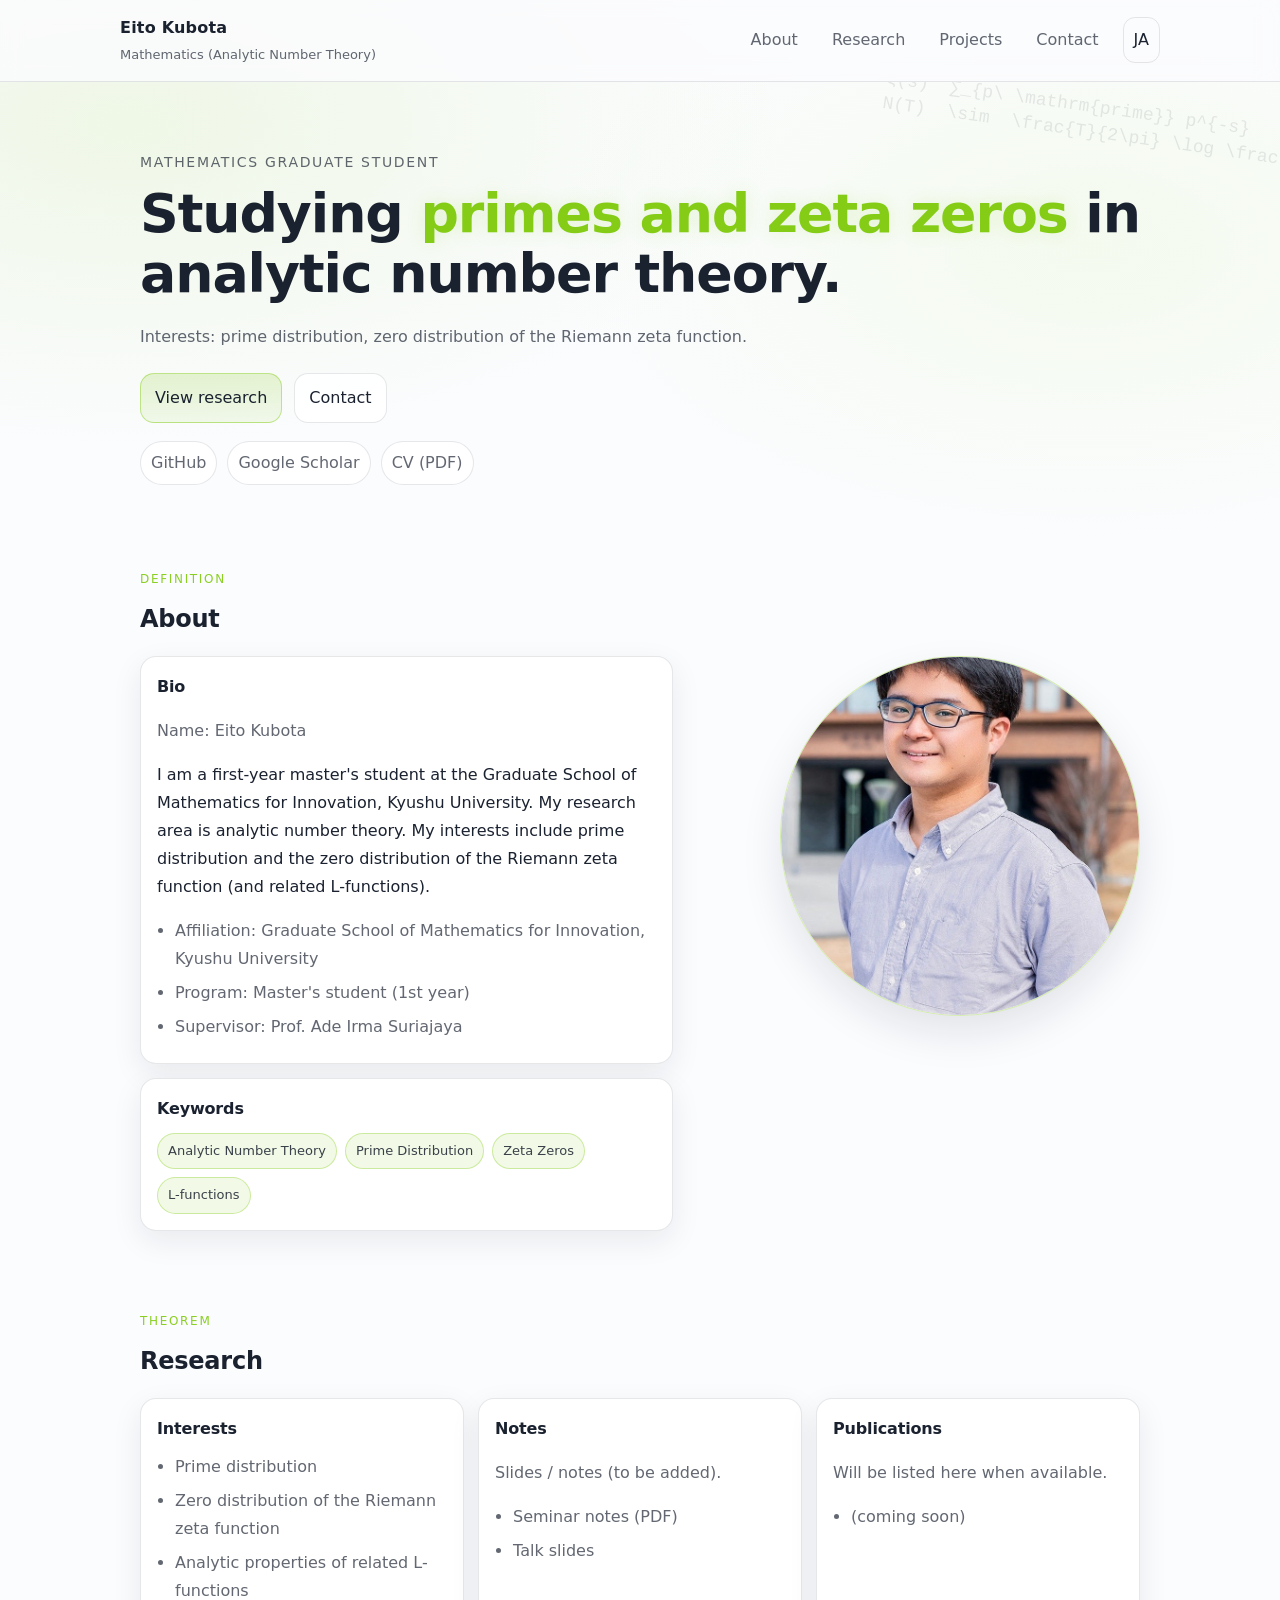
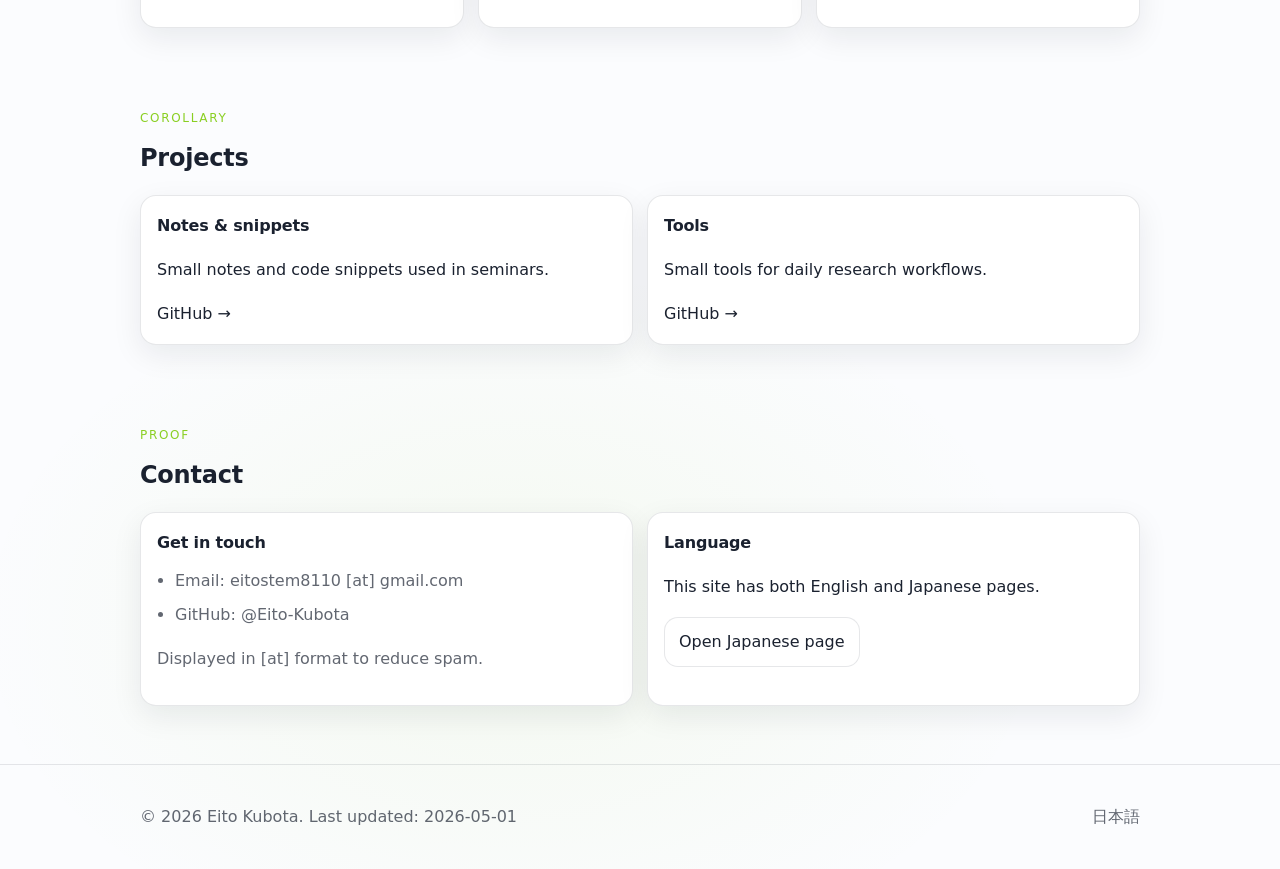
==== commit bdbf02e1: "Move profile photo to About layout and add Name line (JA/EN)." ====
--- a/en/index.html
+++ b/en/index.html
@@ -30,31 +30,24 @@
 
   <main id="main">
     <section class="hero">
-      <div class="container hero-grid">
-        <div class="hero-copy">
-          <p class="kicker">Mathematics Graduate Student</p>
-          <h1 class="hero-title">Studying
-            <span class="accent">primes and zeta zeros</span>
-            in analytic number theory.</h1>
-          <p class="hero-lead">
-            Interests: prime distribution, zero distribution of the Riemann zeta function.
-          </p>
-          <div class="hero-actions">
-            <a class="btn btn-primary" href="#research">View research</a>
-            <a class="btn btn-ghost" href="#contact">Contact</a>
-          </div>
-          <div class="hero-meta" aria-label="Quick links">
-            <a class="pill" href="https://github.com/Eito-Kubota" target="_blank" rel="noreferrer">GitHub</a>
-            <a class="pill" href="#" aria-disabled="true" title="Add later">Google Scholar</a>
-            <a class="pill" href="#" aria-disabled="true" title="Add later">CV (PDF)</a>
-          </div>
+      <div class="container">
+        <p class="kicker">Mathematics Graduate Student</p>
+        <h1 class="hero-title">Studying
+          <span class="accent">primes and zeta zeros</span>
+          in analytic number theory.</h1>
+        <p class="hero-lead">
+          Interests: prime distribution, zero distribution of the Riemann zeta function.
+        </p>
+        <div class="hero-actions">
+          <a class="btn btn-primary" href="#research">View research</a>
+          <a class="btn btn-ghost" href="#contact">Contact</a>
         </div>
-
-        <div class="hero-photo">
-          <img class="avatar" src="../assets/profile.jpg" alt="Portrait of Eito Kubota" loading="lazy" decoding="async" />
+        <div class="hero-meta" aria-label="Quick links">
+          <a class="pill" href="https://github.com/Eito-Kubota" target="_blank" rel="noreferrer">GitHub</a>
+          <a class="pill" href="#" aria-disabled="true" title="Add later">Google Scholar</a>
+          <a class="pill" href="#" aria-disabled="true" title="Add later">CV (PDF)</a>
         </div>
       </div>
-
       <div class="bg-math" aria-hidden="true">ζ(s)  ∑_{p\ \mathrm{prime}} p^{-s}
 N(T)  \sim  \frac{T}{2\pi} \log \frac{T}{2\pi}
       </div>
@@ -66,28 +59,37 @@
           <p class="label">Definition</p>
           <h2>About</h2>
         </div>
-        <div class="grid-2">
-          <div class="card">
-            <h3>Bio</h3>
-            <p>
-              I am a first-year master's student at the Graduate School of Mathematics for Innovation, Kyushu University.
-              My research area is analytic number theory.
-              My interests include prime distribution and the zero distribution of the Riemann zeta function (and related L-functions).
-            </p>
-            <ul class="list">
-              <li>Affiliation: Graduate School of Mathematics for Innovation, Kyushu University</li>
-              <li>Program: Master's student (1st year)</li>
-              <li>Supervisor: Prof. Ade Irma Suriajaya</li>
-            </ul>
+
+        <div class="about-grid">
+          <div class="about-stack">
+            <div class="card">
+              <h3>Bio</h3>
+              <p class="muted">Name: Eito Kubota</p>
+              <p>
+                I am a first-year master's student at the Graduate School of Mathematics for Innovation, Kyushu University.
+                My research area is analytic number theory.
+                My interests include prime distribution and the zero distribution of the Riemann zeta function (and related L-functions).
+              </p>
+              <ul class="list">
+                <li>Affiliation: Graduate School of Mathematics for Innovation, Kyushu University</li>
+                <li>Program: Master's student (1st year)</li>
+                <li>Supervisor: Prof. Ade Irma Suriajaya</li>
+              </ul>
+            </div>
+
+            <div class="card">
+              <h3>Keywords</h3>
+              <ul class="tags" aria-label="Research keywords">
+                <li>Analytic Number Theory</li>
+                <li>Prime Distribution</li>
+                <li>Zeta Zeros</li>
+                <li>L-functions</li>
+              </ul>
+            </div>
           </div>
-          <div class="card">
-            <h3>Keywords</h3>
-            <ul class="tags" aria-label="Research keywords">
-              <li>Analytic Number Theory</li>
-              <li>Prime Distribution</li>
-              <li>Zeta Zeros</li>
-              <li>L-functions</li>
-            </ul>
+
+          <div class="about-photo">
+            <img class="avatar" src="../assets/profile.jpg" alt="Portrait of Eito Kubota" loading="lazy" decoding="async" />
           </div>
         </div>
       </div>
--- a/assets/styles.css
+++ b/assets/styles.css
@@ -107,30 +107,6 @@
   position: relative;
   padding: 68px 0 44px;
   overflow: hidden;
-}
-
-.hero-grid {
-  display: grid;
-  grid-template-columns: 1.25fr 0.75fr;
-  gap: 18px;
-  align-items: center;
-}
-
-.hero-copy { min-width: 0; }
-
-.hero-photo {
-  display: flex;
-  justify-content: flex-end;
-}
-
-.avatar {
-  width: min(320px, 70vw);
-  aspect-ratio: 1 / 1;
-  border-radius: 999px;
-  object-fit: cover;
-  border: 1px solid rgba(132, 204, 22, 0.35);
-  box-shadow: 0 18px 40px rgba(17, 24, 39, 0.10);
-  background: #fff;
 }
 
 .kicker {
@@ -263,6 +239,36 @@
   gap: 14px;
 }
 
+.about-grid {
+  display: grid;
+  grid-template-columns: 1fr 0.85fr;
+  gap: 14px;
+  align-items: start;
+}
+
+.about-stack {
+  display: grid;
+  grid-template-columns: 1fr;
+  gap: 14px;
+}
+
+.about-photo {
+  display: flex;
+  justify-content: flex-end;
+  position: sticky;
+  top: 88px;
+}
+
+.avatar {
+  width: min(360px, 82vw);
+  aspect-ratio: 1 / 1;
+  border-radius: 999px;
+  object-fit: cover;
+  border: 1px solid rgba(132, 204, 22, 0.35);
+  box-shadow: 0 18px 40px rgba(17, 24, 39, 0.10);
+  background: #fff;
+}
+
 .card {
   border: 1px solid var(--border);
   background: var(--panel);
@@ -323,10 +329,10 @@
 /* Responsive */
 @media (max-width: 920px) {
   .grid-3 { grid-template-columns: 1fr; }
-  .hero-grid { grid-template-columns: 1fr; }
-  .hero-photo { justify-content: flex-start; order: -1; }
+  .bg-math { display: none; }
+  .about-grid { grid-template-columns: 1fr; }
+  .about-photo { position: static; justify-content: flex-start; order: -1; }
   .avatar { width: min(260px, 70vw); }
-  .bg-math { display: none; }
 }
 
 @media (max-width: 760px) {
